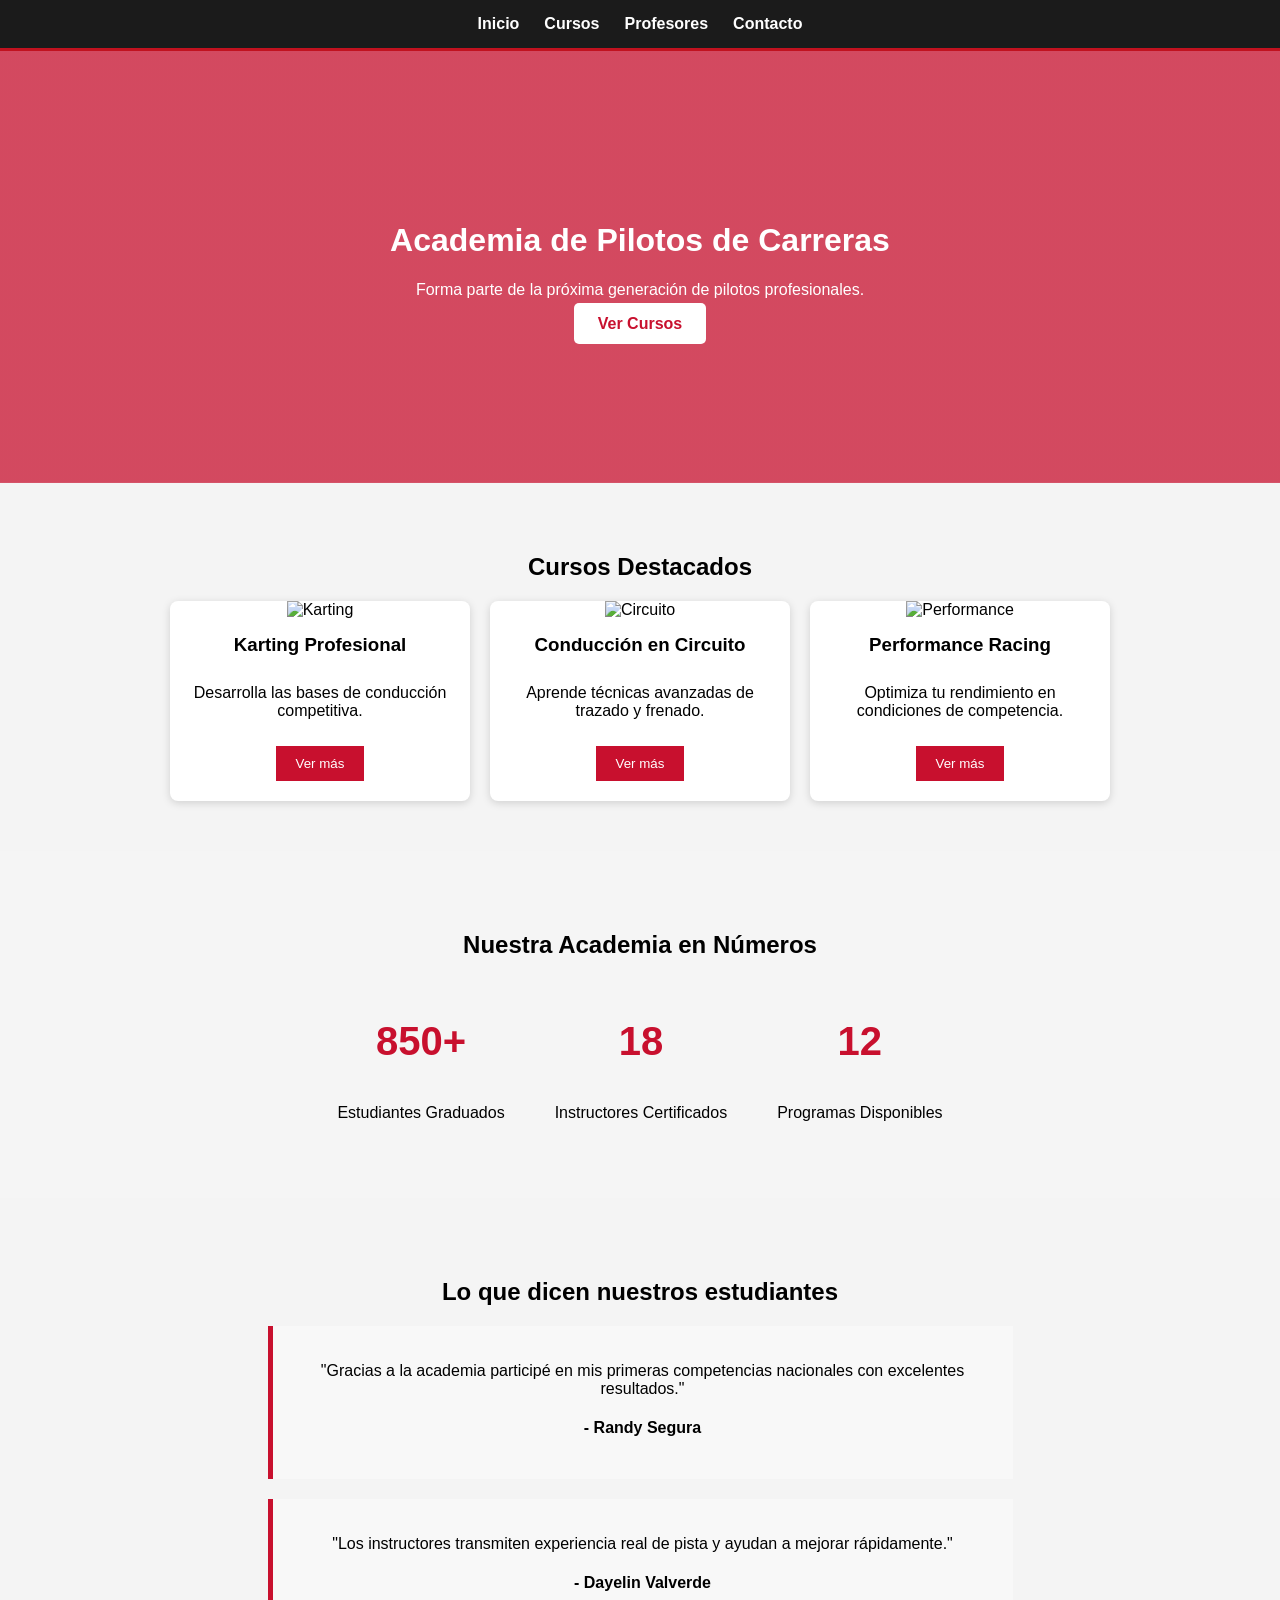
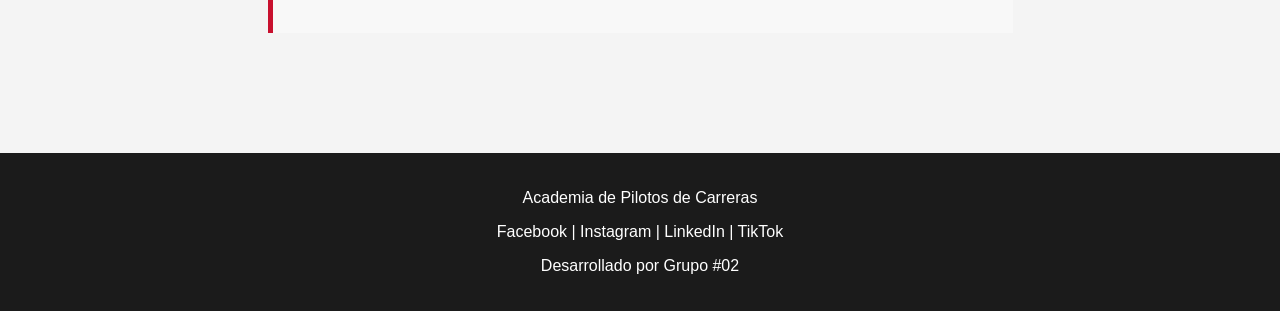
==== index.html @ 6e6df3b7 "Agregando Rol 1:  Index.html e Index.css" ====
<!DOCTYPE html>
<html lang="es">

    <head>
        <meta charset="UTF-8">
        <meta name="viewport" content="width=device-width, initial-scale=1.0">
        <title>Academia de Pilotos</title>

        <link rel="stylesheet" href="css/style.css">
        <link rel="stylesheet" href="css/index.css">
    </head>

    <body>

        <nav>
            <ul>
                <li><a href="index.html" class="activo">Inicio</a></li>
                <li><a href="cursos.html">Cursos</a></li>
                <li><a href="profesores.html">Profesores</a></li>
                <li><a href="contacto.html">Contacto</a></li>
            </ul>
        </nav>

        <header class="hero">

            <h1>Academia de Pilotos de Carreras</h1>
            <p>Forma parte de la próxima generación de pilotos
                profesionales.</p>
            <a href="cursos.html" class="btn-principal">Ver Cursos</a>

        </header>

        <section class="cursos-destacados">

            <h2>Cursos Destacados</h2>

            <div class="contenedor-cursos">

                <div class="curso-card">
                    <img
                        src="https://circuitoftheamericas.com/wp-content/uploads/karting-hero-image-scaled.webp"
                        alt="Karting">
                    <h3>Karting Profesional</h3>
                    <p>Desarrolla las bases de conducción competitiva.</p>
                    <button>Ver más</button>
                </div>

                <div class="curso-card">
                    <img
                        src="https://www.f1-fansite.com/wp-content/uploads/2012/09/nurburgring1.jpg"
                        alt="Circuito">
                    <h3>Conducción en Circuito</h3>
                    <p>Aprende técnicas avanzadas de trazado y frenado.</p>
                    <button>Ver más</button>
                </div>

                <div class="curso-card">
                    <img
                        src="https://www.nationalroadautosport.com/wp-content/uploads/2023/12/Building-a-Champion-The-Anatomy-of-a-High-Performance-Racing-Car.jpg"
                        alt="Performance">
                    <h3>Performance Racing</h3>
                    <p>Optimiza tu rendimiento en condiciones de
                        competencia.</p>
                    <button>Ver más</button>
                </div>

            </div>

        </section>

        <section class="estadisticas">

            <h2>Nuestra Academia en Números</h2>

            <div class="stats-container">

                <div class="stat">
                    <h3>850+</h3>
                    <p>Estudiantes Graduados</p>
                </div>

                <div class="stat">
                    <h3>18</h3>
                    <p>Instructores Certificados</p>
                </div>

                <div class="stat">
                    <h3>12</h3>
                    <p>Programas Disponibles</p>
                </div>

            </div>

        </section>

        <section class="testimonios">

            <h2>Lo que dicen nuestros estudiantes</h2>

            <div class="testimonio">
                <p>
                    "Gracias a la academia participé en mis primeras
                    competencias
                    nacionales con excelentes resultados."
                </p>
                <h4>- Randy Segura</h4>
            </div>

            <div class="testimonio">
                <p>
                    "Los instructores transmiten experiencia real de pista y
                    ayudan
                    a mejorar rápidamente."
                </p>
                <h4>- Dayelin Valverde</h4>
            </div>

        </section>

        <footer>
            <p>Academia de Pilotos de Carreras</p>
            <p>Facebook | Instagram | LinkedIn | TikTok</p>
            <p>Desarrollado por Grupo #02</p>
        </footer>

    </body>

</html>
---- css/style.css ----
body{
    margin: 0;
    font-family: Arial;
    background-color: #f4f4f4;
}

nav{
    background-color: #1b1b1b;
    padding: 15px;
    border-bottom: 3px solid #c1121f;
}

nav ul{
    list-style: none;
    display: flex;
    justify-content: center;
    gap: 25px;
    margin: 0;
    padding: 0;
}

nav a{
    color: white;
    text-decoration: none;
    font-weight: bold;
    transition: 0.3s;
}

nav a:hover{
    color: #c1121f;
}

footer{
    background-color: #1b1b1b;
    color: white;
    text-align: center;
    padding: 20px;
    margin-top: 40px;
}
---- css/index.css ----
.hero {
    background:
        linear-gradient(
            rgba(200,16,46,0.75),
            rgba(200,16,46,0.75)
        ),
        url("https://static.vecteezy.com/system/resources/previews/059/510/268/large_2x/high-performance-race-car-speeding-around-professional-track-showcasing-speed-and-excitement-free-photo.jpeg");

    background-size: cover;
    background-position: center;
    background-repeat: no-repeat;

    color: white;
    text-align: center;

    padding: 150px 20px;
}

.btn-principal {
    background: white;
    color: #c8102e;
    padding: 12px 24px;
    text-decoration: none;
    border-radius: 5px;
    font-weight: bold;
}

.cursos-destacados {
    padding: 50px;
    text-align: center;
}

.contenedor-cursos {
    display: flex;
    gap: 20px;
    justify-content: center;
    flex-wrap: wrap;
}

.curso-card {
    width: 300px;
    background: white;
    border-radius: 8px;
    overflow: hidden;
    box-shadow: 0 2px 8px rgba(0,0,0,.15);
}

.curso-card img {
    width: 100%;
    height: 180px;
    object-fit: cover;
}

.curso-card h3 {
    margin-top: 15px;
}

.curso-card p {
    padding: 10px;
}

.curso-card button {
    background: #c8102e;
    color: white;
    border: none;
    padding: 10px 20px;
    margin-bottom: 20px;
    cursor: pointer;
}

.estadisticas {
    background: #f5f5f5;
    padding: 60px 20px;
    text-align: center;
}

.stats-container {
    display: flex;
    justify-content: center;
    gap: 50px;
    flex-wrap: wrap;
}

.stat h3 {
    font-size: 2.5rem;
    color: #c8102e;
}

.testimonios {
    padding: 60px 20px;
    text-align: center;
}

.testimonio {
    max-width: 700px;
    margin: 20px auto;
    padding: 20px;
    border-left: 5px solid #c8102e;
    background: #f8f8f8;
}
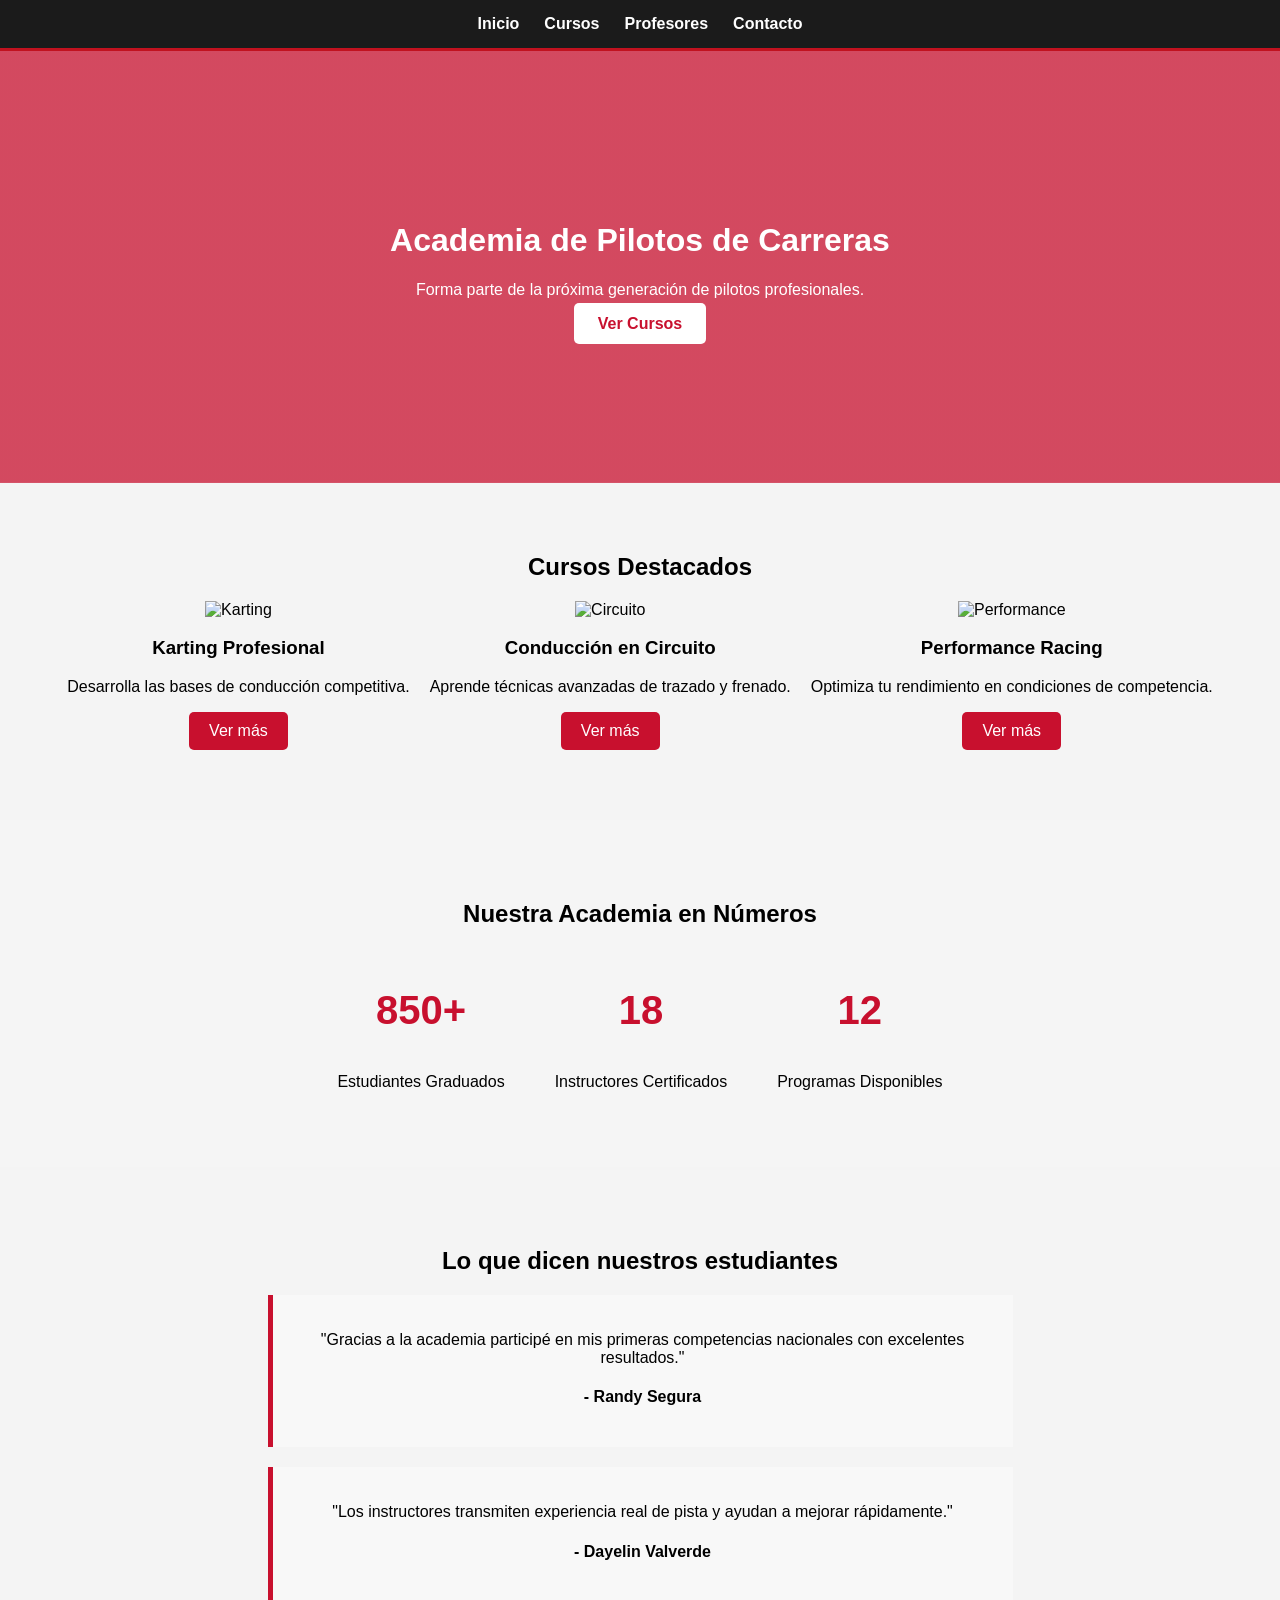
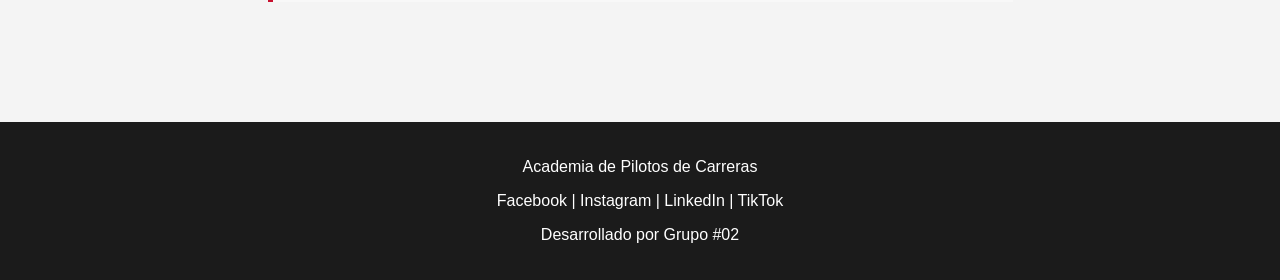
==== commit 533a6caa: "Cambios Rol 1:  Index.html e Index.css" ====
--- a/index.html
+++ b/index.html
@@ -42,7 +42,7 @@
                         alt="Karting">
                     <h3>Karting Profesional</h3>
                     <p>Desarrolla las bases de conducción competitiva.</p>
-                    <button>Ver más</button>
+                    <a href="cursos.html#karting" class="btn-ver-mas">Ver más</a>
                 </div>
 
                 <div class="curso-card">
@@ -51,7 +51,7 @@
                         alt="Circuito">
                     <h3>Conducción en Circuito</h3>
                     <p>Aprende técnicas avanzadas de trazado y frenado.</p>
-                    <button>Ver más</button>
+                    <a href="cursos.html#Circuito" class="btn-ver-mas">Ver más</a>
                 </div>
 
                 <div class="curso-card">
@@ -61,7 +61,7 @@
                     <h3>Performance Racing</h3>
                     <p>Optimiza tu rendimiento en condiciones de
                         competencia.</p>
-                    <button>Ver más</button>
+                    <a href="cursos.html#Perfomance" class="btn-ver-mas">Ver más</a>
                 </div>
 
             </div>
--- a/css/index.css
+++ b/css/index.css
@@ -37,13 +37,6 @@
     flex-wrap: wrap;
 }
 
-.curso-card {
-    width: 300px;
-    background: white;
-    border-radius: 8px;
-    overflow: hidden;
-    box-shadow: 0 2px 8px rgba(0,0,0,.15);
-}
 
 .curso-card img {
     width: 100%;
@@ -51,21 +44,17 @@
     object-fit: cover;
 }
 
-.curso-card h3 {
-    margin-top: 15px;
-}
-
-.curso-card p {
-    padding: 10px;
-}
-
-.curso-card button {
+.curso-card button,
+.btn-ver-mas {
     background: #c8102e;
     color: white;
     border: none;
     padding: 10px 20px;
     margin-bottom: 20px;
     cursor: pointer;
+    text-decoration: none;
+    display: inline-block;
+    border-radius: 5px;
 }
 
 .estadisticas {
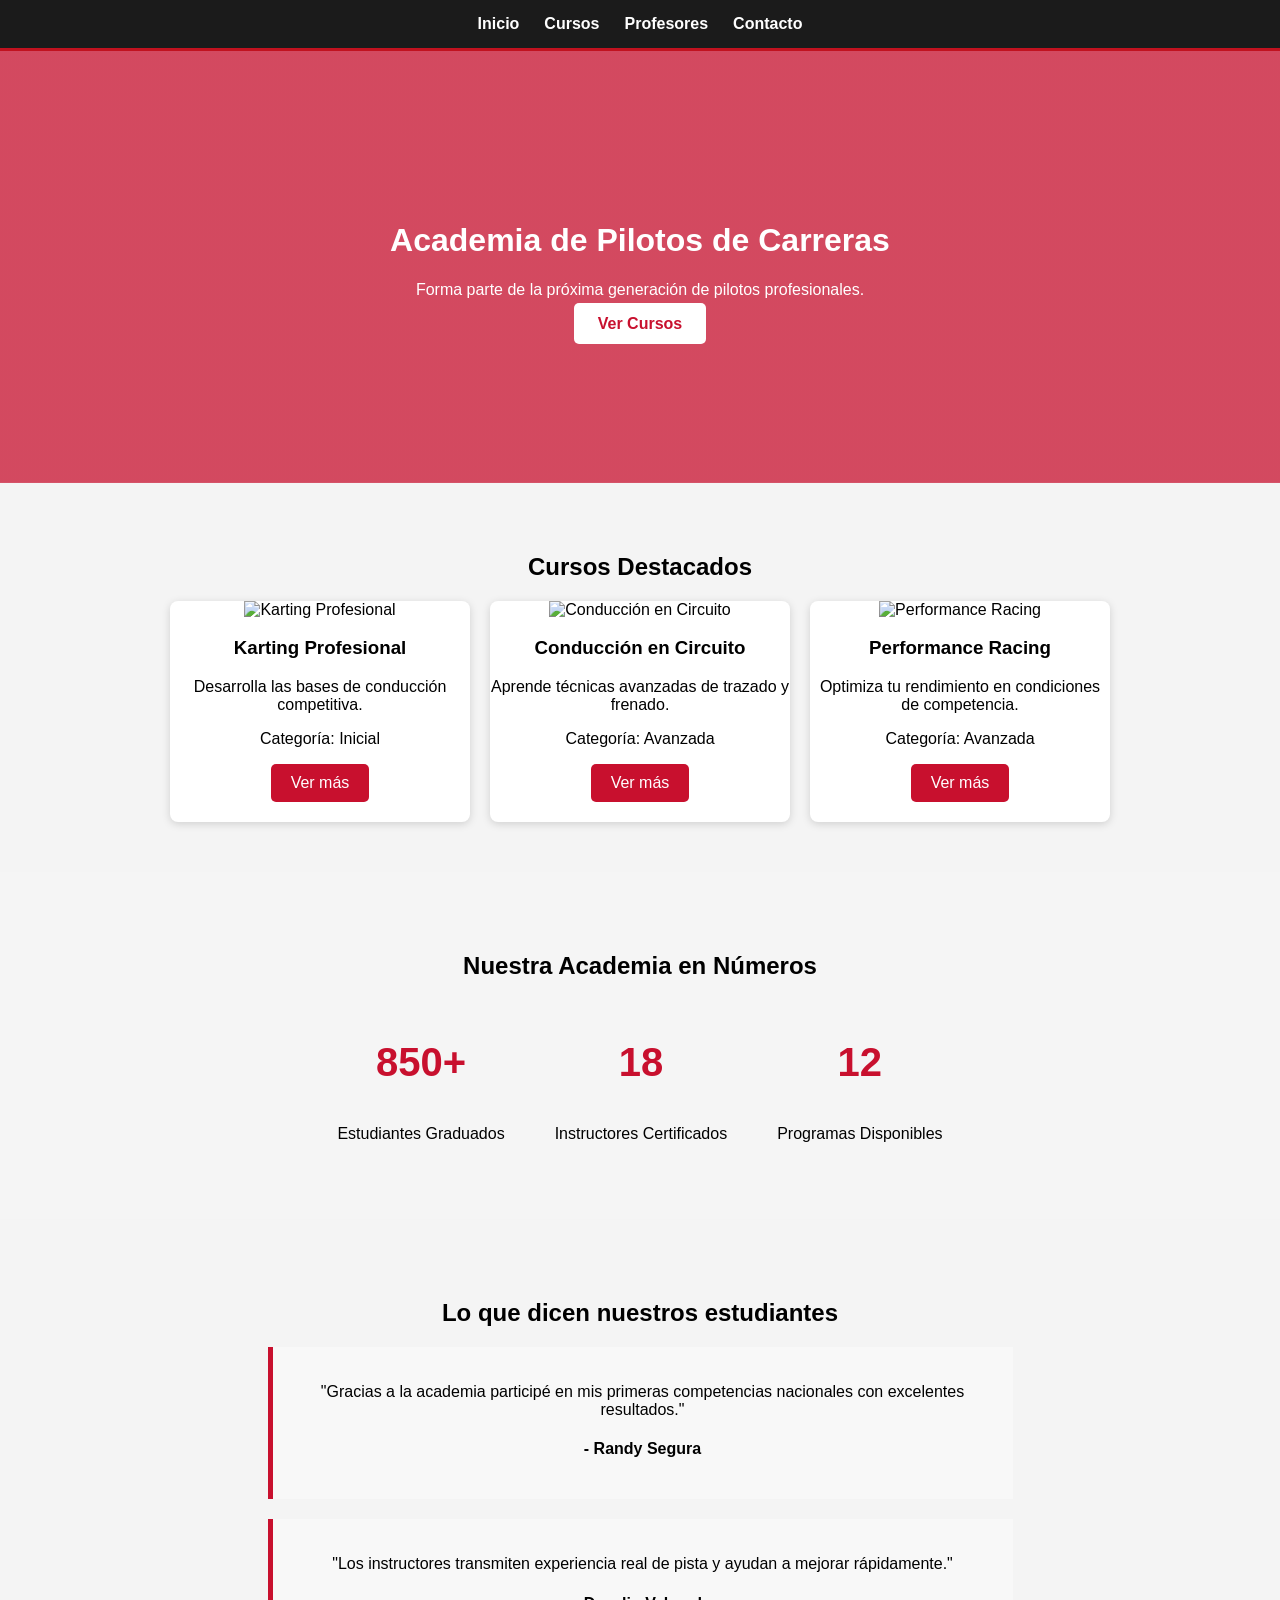
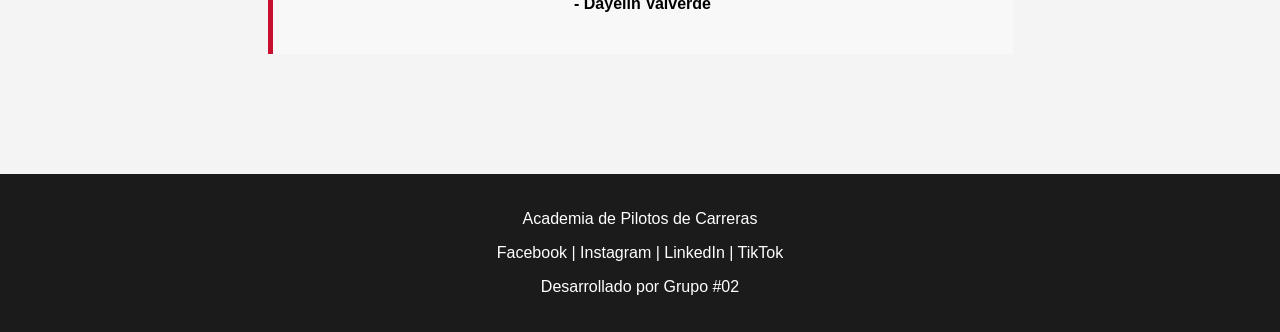
==== commit 0887abf8: "Rol 1: añadiendo carpeta JS (index.js)" ====
--- a/index.html
+++ b/index.html
@@ -34,36 +34,7 @@
 
             <h2>Cursos Destacados</h2>
 
-            <div class="contenedor-cursos">
-
-                <div class="curso-card">
-                    <img
-                        src="https://circuitoftheamericas.com/wp-content/uploads/karting-hero-image-scaled.webp"
-                        alt="Karting">
-                    <h3>Karting Profesional</h3>
-                    <p>Desarrolla las bases de conducción competitiva.</p>
-                    <a href="cursos.html#karting" class="btn-ver-mas">Ver más</a>
-                </div>
-
-                <div class="curso-card">
-                    <img
-                        src="https://www.f1-fansite.com/wp-content/uploads/2012/09/nurburgring1.jpg"
-                        alt="Circuito">
-                    <h3>Conducción en Circuito</h3>
-                    <p>Aprende técnicas avanzadas de trazado y frenado.</p>
-                    <a href="cursos.html#Circuito" class="btn-ver-mas">Ver más</a>
-                </div>
-
-                <div class="curso-card">
-                    <img
-                        src="https://www.nationalroadautosport.com/wp-content/uploads/2023/12/Building-a-Champion-The-Anatomy-of-a-High-Performance-Racing-Car.jpg"
-                        alt="Performance">
-                    <h3>Performance Racing</h3>
-                    <p>Optimiza tu rendimiento en condiciones de
-                        competencia.</p>
-                    <a href="cursos.html#Perfomance" class="btn-ver-mas">Ver más</a>
-                </div>
-
+            <div class="contenedor-cursos" id="contenedorCursos">
             </div>
 
         </section>
@@ -122,7 +93,7 @@
             <p>Facebook | Instagram | LinkedIn | TikTok</p>
             <p>Desarrollado por Grupo #02</p>
         </footer>
-
+        <script src="js/index.js"></script>
     </body>
 
 </html>
--- a/css/index.css
+++ b/css/index.css
@@ -37,6 +37,13 @@
     flex-wrap: wrap;
 }
 
+.curso-card {
+    width: 300px;
+    background: white;
+    border-radius: 8px;
+    overflow: hidden;
+    box-shadow: 0 2px 8px rgba(0,0,0,.15);
+}
 
 .curso-card img {
     width: 100%;
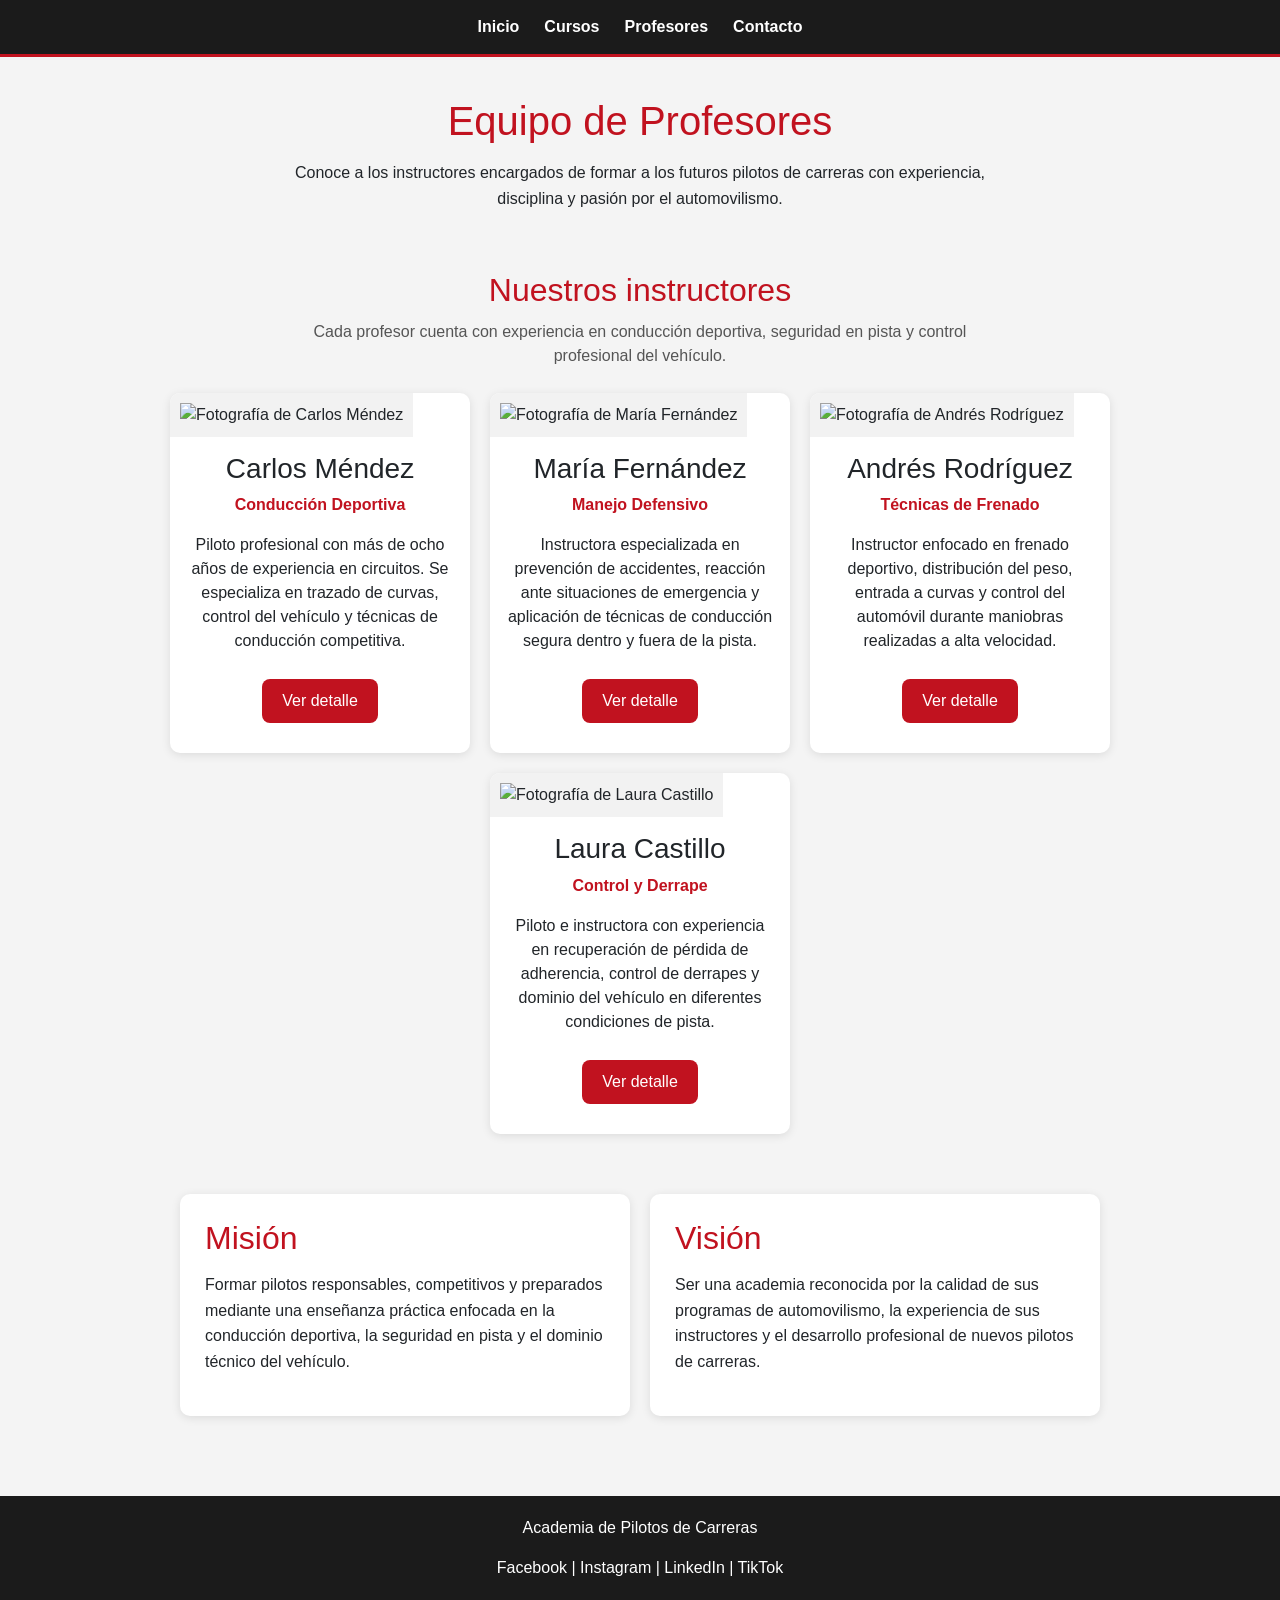
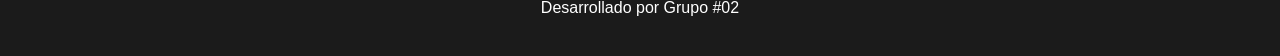
==== commit 974d8915: "Implementa modulo MVC de profesores" ====
--- a/index.html
+++ b/index.html
@@ -1,99 +1,220 @@
 <!DOCTYPE html>
 <html lang="es">
 
-    <head>
-        <meta charset="UTF-8">
-        <meta name="viewport" content="width=device-width, initial-scale=1.0">
-        <title>Academia de Pilotos</title>
-
-        <link rel="stylesheet" href="css/style.css">
-        <link rel="stylesheet" href="css/index.css">
-    </head>
-
-    <body>
-
-        <nav>
-            <ul>
-                <li><a href="index.html" class="activo">Inicio</a></li>
-                <li><a href="cursos.html">Cursos</a></li>
-                <li><a href="profesores.html">Profesores</a></li>
-                <li><a href="contacto.html">Contacto</a></li>
-            </ul>
-        </nav>
-
-        <header class="hero">
-
-            <h1>Academia de Pilotos de Carreras</h1>
-            <p>Forma parte de la próxima generación de pilotos
-                profesionales.</p>
-            <a href="cursos.html" class="btn-principal">Ver Cursos</a>
-
-        </header>
-
-        <section class="cursos-destacados">
-
-            <h2>Cursos Destacados</h2>
-
-            <div class="contenedor-cursos" id="contenedorCursos">
+<head>
+    <meta charset="UTF-8">
+
+    <meta
+        name="viewport"
+        content="width=device-width, initial-scale=1.0"
+    >
+
+    <title>Profesores - Academia de Pilotos de Carreras</title>
+
+    <!-- Bootstrap para el funcionamiento del modal -->
+    <link
+        href="https://cdn.jsdelivr.net/npm/bootstrap@5.3.3/dist/css/bootstrap.min.css"
+        rel="stylesheet"
+    >
+
+    <!-- Estilos generales -->
+    <link rel="stylesheet" href="css/style.css">
+
+    <!-- Estilos específicos de profesores -->
+    <link rel="stylesheet" href="css/profesores.css">
+</head>
+
+<body>
+
+    <nav>
+        <ul>
+            <li>
+                <a href="index.html">
+                    Inicio
+                </a>
+            </li>
+
+            <li>
+                <a href="cursos.html">
+                    Cursos
+                </a>
+            </li>
+
+            <li>
+                <a href="profesores.html" class="activo">
+                    Profesores
+                </a>
+            </li>
+
+            <li>
+                <a href="index.php?controller=contacto&action=index">
+                    Contacto
+                </a>
+            </li>
+        </ul>
+    </nav>
+
+    <header class="encabezado-profesores">
+        <h1>Equipo de Profesores</h1>
+
+        <p>
+            Conoce a los instructores encargados de formar a los futuros
+            pilotos de carreras con experiencia, disciplina y pasión por
+            el automovilismo.
+        </p>
+    </header>
+
+    <main>
+
+        <section class="seccion-profesores">
+
+            <div class="titulo-seccion">
+                <h2>Nuestros instructores</h2>
+
+                <p class="descripcion-seccion">
+                    Cada profesor cuenta con experiencia en conducción
+                    deportiva, seguridad en pista y control profesional
+                    del vehículo.
+                </p>
+            </div>
+
+            <!--
+                Los profesores se cargan desde el archivo
+                js/profesores.js.
+            -->
+            <div
+                id="contenedor-profesores"
+                class="contenedor-profesores"
+            >
             </div>
 
         </section>
 
-        <section class="estadisticas">
-
-            <h2>Nuestra Academia en Números</h2>
-
-            <div class="stats-container">
-
-                <div class="stat">
-                    <h3>850+</h3>
-                    <p>Estudiantes Graduados</p>
+        <section class="seccion-mision-vision">
+
+            <div class="contenedor-mision-vision">
+
+                <article class="caja-info">
+                    <h2>Misión</h2>
+
+                    <p>
+                        Formar pilotos responsables, competitivos y
+                        preparados mediante una enseñanza práctica
+                        enfocada en la conducción deportiva, la seguridad
+                        en pista y el dominio técnico del vehículo.
+                    </p>
+                </article>
+
+                <article class="caja-info">
+                    <h2>Visión</h2>
+
+                    <p>
+                        Ser una academia reconocida por la calidad de sus
+                        programas de automovilismo, la experiencia de sus
+                        instructores y el desarrollo profesional de nuevos
+                        pilotos de carreras.
+                    </p>
+                </article>
+
+            </div>
+
+        </section>
+
+    </main>
+
+    <!-- Modal con la información detallada del profesor -->
+    <div
+        class="modal fade"
+        id="modalProfesor"
+        tabindex="-1"
+        aria-labelledby="modalProfesorLabel"
+        aria-hidden="true"
+    >
+        <div class="modal-dialog modal-dialog-centered">
+
+            <div class="modal-content modal-profesor">
+
+                <div class="modal-header">
+
+                    <h5
+                        class="modal-title"
+                        id="modalProfesorLabel"
+                    >
+                        Información del profesor
+                    </h5>
+
+                    <button
+                        type="button"
+                        class="btn-close"
+                        data-bs-dismiss="modal"
+                        aria-label="Cerrar"
+                    >
+                    </button>
+
                 </div>
 
-                <div class="stat">
-                    <h3>18</h3>
-                    <p>Instructores Certificados</p>
+                <div class="modal-body text-center">
+
+                    <img
+                        id="modalFoto"
+                        src=""
+                        alt="Fotografía del profesor"
+                        class="img-fluid rounded-circle mb-3 modal-foto"
+                    >
+
+                    <h3 id="modalNombre"></h3>
+
+                    <h5 id="modalEspecialidad"></h5>
+
+                    <p
+                        id="modalDescripcion"
+                        class="mt-3"
+                    >
+                    </p>
+
+                    <p>
+                        <strong>Correo:</strong>
+
+                        <span id="modalCorreo"></span>
+                    </p>
+
+                    <p>
+                        <strong>Cursos que imparte:</strong>
+
+                        <span id="modalCursos"></span>
+                    </p>
+
                 </div>
 
-                <div class="stat">
-                    <h3>12</h3>
-                    <p>Programas Disponibles</p>
-                </div>
-
-            </div>
-
-        </section>
-
-        <section class="testimonios">
-
-            <h2>Lo que dicen nuestros estudiantes</h2>
-
-            <div class="testimonio">
-                <p>
-                    "Gracias a la academia participé en mis primeras
-                    competencias
-                    nacionales con excelentes resultados."
-                </p>
-                <h4>- Randy Segura</h4>
-            </div>
-
-            <div class="testimonio">
-                <p>
-                    "Los instructores transmiten experiencia real de pista y
-                    ayudan
-                    a mejorar rápidamente."
-                </p>
-                <h4>- Dayelin Valverde</h4>
-            </div>
-
-        </section>
-
-        <footer>
-            <p>Academia de Pilotos de Carreras</p>
-            <p>Facebook | Instagram | LinkedIn | TikTok</p>
-            <p>Desarrollado por Grupo #02</p>
-        </footer>
-        <script src="js/index.js"></script>
-    </body>
-
-</html>+            </div>
+
+        </div>
+    </div>
+
+    <footer>
+        <p>
+            Academia de Pilotos de Carreras
+        </p>
+
+        <p>
+            Facebook | Instagram | LinkedIn | TikTok
+        </p>
+
+        <p>
+            Desarrollado por Grupo #02
+        </p>
+    </footer>
+
+    <!-- Bootstrap para abrir y cerrar el modal -->
+    <script
+        src="https://cdn.jsdelivr.net/npm/bootstrap@5.3.3/dist/js/bootstrap.bundle.min.js"
+    >
+    </script>
+
+    <!-- Archivo que contiene los profesores -->
+    <script src="js/profesores.js"></script>
+
+</body>
+
+</html>
+
--- a/css/profesores.css
+++ b/css/profesores.css
@@ -0,0 +1,309 @@
+.encabezado-profesores {
+    text-align: center;
+    padding: 40px 20px;
+}
+
+.encabezado-profesores h1 {
+    color: #c1121f;
+    margin-bottom: 15px;
+}
+
+.encabezado-profesores p {
+    max-width: 700px;
+    margin: auto;
+    line-height: 1.6;
+}
+
+.seccion-profesores {
+    padding: 20px 40px;
+}
+
+.titulo-seccion {
+    text-align: center;
+    margin-bottom: 25px;
+}
+
+.titulo-seccion h2 {
+    color: #c1121f;
+    margin-bottom: 10px;
+}
+
+.descripcion-seccion {
+    max-width: 700px;
+    margin: auto;
+    color: #555;
+}
+
+.contenedor-profesores {
+    display: flex;
+    flex-wrap: wrap;
+    justify-content: center;
+    gap: 20px;
+}
+
+.tarjeta-profesor {
+    background: white;
+    width: 300px;
+    border-radius: 10px;
+    overflow: hidden;
+    box-shadow: 0 2px 10px rgba(0, 0, 0, 0.1);
+    padding-bottom: 15px;
+    transition: transform 0.3s;
+}
+
+.tarjeta-profesor:hover {
+    transform: translateY(-5px);
+}
+
+.foto-profesor {
+    width: 100%;
+    height: 220px;
+    object-fit: contain;
+    background-color: #f2f2f2;
+    padding: 10px;
+}
+
+.contenido-profesor {
+    padding: 15px;
+    text-align: center;
+}
+
+.contenido-profesor h3 {
+    margin-bottom: 8px;
+}
+
+.contenido-profesor p {
+    line-height: 1.5;
+}
+
+.especialidad-profesor {
+    color: #c1121f;
+    font-weight: bold;
+}
+
+.boton-detalle {
+    background-color: #c1121f;
+    color: white;
+    border: none;
+    padding: 10px 20px;
+    margin-top: 10px;
+    border-radius: 8px;
+    cursor: pointer;
+}
+
+.boton-detalle:hover {
+    background-color: #8f0d17;
+}
+
+.seccion-mision-vision {
+    padding: 40px;
+}
+
+.contenedor-mision-vision {
+    display: flex;
+    flex-wrap: wrap;
+    justify-content: center;
+    gap: 20px;
+}
+
+.caja-info {
+    background: white;
+    width: 450px;
+    padding: 25px;
+    border-radius: 10px;
+    box-shadow: 0 2px 10px rgba(0, 0, 0, 0.1);
+}
+
+.caja-info h2 {
+    color: #c1121f;
+    margin-bottom: 15px;
+}
+
+.caja-info p {
+    line-height: 1.6;
+}
+
+.modal-profesor {
+    border-radius: 10px;
+    overflow: hidden;
+}
+
+.modal-profesor .modal-header {
+    background-color: #c1121f;
+    color: white;
+}
+
+.modal-profesor .btn-close {
+    background-color: white;
+    opacity: 1;
+}
+
+.modal-foto {
+    width: 160px;
+    height: 160px;
+    object-fit: contain;
+    background-color: #f2f2f2;
+    padding: 5px;
+    border-radius: 50%;
+}
+
+#modalNombre {
+    margin-top: 10px;
+}
+
+#modalEspecialidad {
+    color: #c1121f;
+    font-weight: bold;
+}
+
+#modalDescripcion {
+    line-height: 1.6;
+}
+
+@media (max-width: 768px) {
+    .seccion-profesores {
+        padding: 20px;
+    }
+
+    .tarjeta-profesor {
+        width: 100%;
+        max-width: 350px;
+    }
+
+    .caja-info {
+        width: 100%;
+    }
+
+    .encabezado-profesores h1 {
+        font-size: 2rem;
+    }
+
+    .foto-profesor {
+        height: 240px;
+    }
+}
+
+@media (max-width: 576px) {
+    .encabezado-profesores {
+        padding: 30px 15px;
+    }
+
+    .seccion-profesores {
+        padding: 20px 15px;
+    }
+
+    .seccion-mision-vision {
+        padding: 30px 15px;
+    }
+
+    .foto-profesor {
+        height: 230px;
+    }
+
+    .modal-foto {
+        width: 140px;
+        height: 140px;
+    }
+    .seccion-detalle-profesor {
+    padding: 50px 20px;
+}
+
+.tarjeta-detalle-profesor {
+    display: flex;
+    flex-wrap: wrap;
+    max-width: 950px;
+    margin: auto;
+    background: white;
+    border-radius: 10px;
+    overflow: hidden;
+    box-shadow: 0 2px 10px rgba(0, 0, 0, 0.1);
+}
+
+.contenedor-foto-detalle {
+    width: 40%;
+    min-width: 300px;
+    background-color: #f2f2f2;
+}
+
+.foto-detalle-profesor {
+    width: 100%;
+    height: 100%;
+    min-height: 420px;
+    padding: 15px;
+    object-fit: contain;
+}
+
+.informacion-detalle-profesor {
+    flex: 1;
+    min-width: 300px;
+    padding: 40px;
+}
+
+.informacion-detalle-profesor h1 {
+    margin-bottom: 10px;
+    color: #c1121f;
+}
+
+.informacion-detalle-profesor h2 {
+    margin-bottom: 20px;
+    color: #333;
+    font-size: 1.3rem;
+}
+
+.informacion-detalle-profesor p {
+    margin-bottom: 20px;
+    line-height: 1.7;
+}
+
+.boton-detalle,
+.boton-volver {
+    display: inline-block;
+    padding: 10px 20px;
+    color: white;
+    text-decoration: none;
+    background-color: #c1121f;
+    border-radius: 8px;
+}
+
+.boton-detalle:hover,
+.boton-volver:hover {
+    color: white;
+    background-color: #8f0d17;
+}
+
+.mensaje-error {
+    max-width: 700px;
+    margin: 20px auto;
+    padding: 20px;
+    text-align: center;
+    color: #721c24;
+    background-color: #f8d7da;
+    border-radius: 8px;
+}
+
+.sin-resultados {
+    width: 100%;
+    text-align: center;
+}
+
+@media (max-width: 768px) {
+    .tarjeta-detalle-profesor {
+        display: block;
+    }
+
+    .contenedor-foto-detalle {
+        width: 100%;
+        min-width: auto;
+    }
+
+    .foto-detalle-profesor {
+        height: 320px;
+        min-height: auto;
+    }
+
+    .informacion-detalle-profesor {
+        min-width: auto;
+        padding: 25px;
+    }
+}
+}
